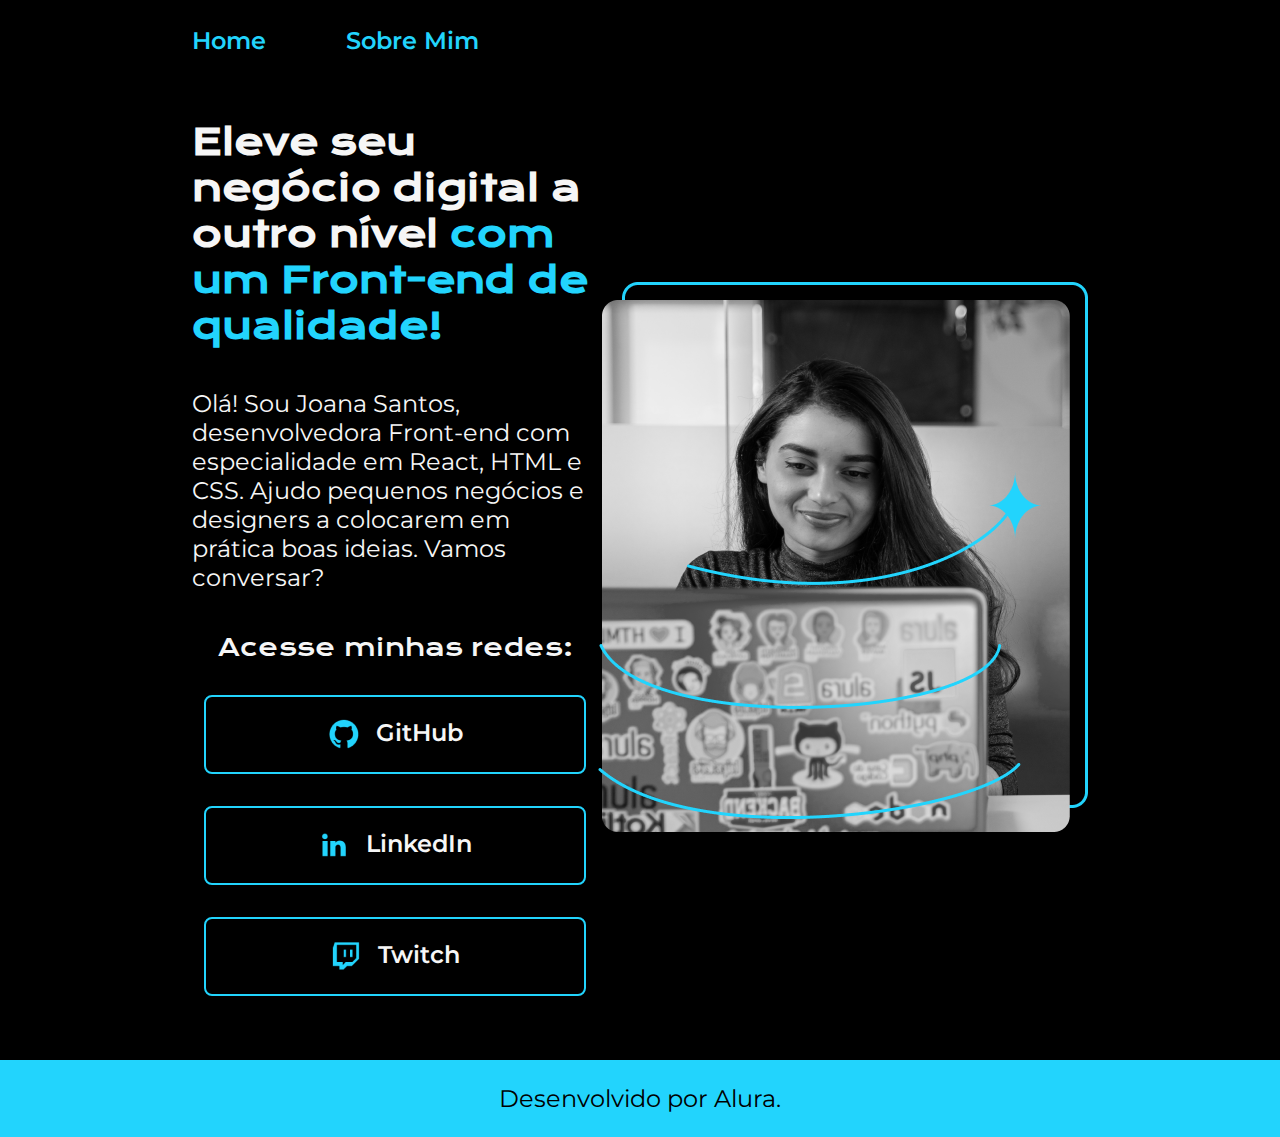
==== index.html @ fa3d55ea "página com html e css" ====
<!DOCTYPE html>
<html lang="pt-br">
  <head>
    <meta charset="UTF-8" />
    <meta http-equiv="X-UA-Compatible" content="IE=edge" />
    <meta name="viewport" content="width=device-width, initial-scale=1.0" />
    <title>Portfolio</title>
    <link rel="stylesheet" href="styles/style.css" />
  </head>
  <body>
    <header class="cabecalho">
      <nav class="cabecalho__menu">
        <a class="cabecalho__menu__link" href="index.html">Home</a>
        <a class="cabecalho__menu__link" href="about.html">Sobre Mim</a>
      </nav>
    </header>
    <main class="apresentacao">
      <section class="apresentacao__conteudo">
        <h1 class="apresentacao__conteudo__titulo">
          Eleve seu negócio digital a outro nível
          <strong class="titulo-destaque"
            >com um Front-end de qualidade!
          </strong>
        </h1>
        <p class="apresentacao__conteudo__paragrafo">
          Olá! Sou Joana Santos, desenvolvedora Front-end com especialidade em
          React, HTML e CSS. Ajudo pequenos negócios e designers a colocarem em
          prática boas ideias. Vamos conversar?
        </p>
        <div class="apresentacao__links">
          <h2 class="apresentacao__links__subtitulo">Acesse minhas redes:</h2>
          <a class="apresentacao__links__link" href="https://github.com/">
            <img src="./assets/Logo Github.png" alt="Logo do GitHub">
            GitHub
          </a>
          <a class="apresentacao__links__link" href="https://instagram.com/">
            <img src="./assets/Logo linkedin.png" alt="Logo do LinkedIn">
            LinkedIn
          </a>
        </a>
        <a class="apresentacao__links__link" href="https://instagram.com/">
          <img src="./assets/Logo Twitch.png" alt="Logo do Twitch">
          Twitch
        </a>
        </div>
      </section>
      <img src="./assets/Imagem.png" alt="Foto da Joana Santos programando" />
    </main>
    <footer class="rodape">
      <p>Desenvolvido por Alura.</p>
    </footer>
  </body>
</html>
---- styles/style.css ----
@import url("https://fonts.googleapis.com/css2?family=Krona+One&display=swap");
@import url("https://fonts.googleapis.com/css2?family=Montserrat:ital,wght@0,100..900;1,100..900&display=swap");

:root {
  --color-primary: #000000;
  --color-secondary: #f6f6f6;
  --color-tertiary: #22d4fd;
  --color-hover: #272727;

  --font-primary: "Krona One", sans-serif;
  --font-secondary: "Montserrat", sans-serif;
}

* {
  margin: 0;
  padding: 0;
}

body {
  box-sizing: border-box;
  background-color: var(--color-primary);
  color: var(--color-secondary);
}


.cabecalho {
  padding: 2% 0 0 15%;
}

.cabecalho__menu {
  display: flex;
  gap: 80px;
}

.cabecalho__menu__link {
  font-family: var(--font-secondary);
  font-size: 24px;
  font-weight: 600;
  color: #22d4fd;
  text-decoration: none;
}

.apresentacao {
  padding: 5% 15%;
  display: flex;
  align-items: center;
  justify-content: space-between;
}

.apresentacao__conteudo {
  width: 615px;
  display: flex;
  flex-direction: column;
  gap: 40px;
  font-family: var(--font-primary);
}


.apresentacao__conteudo__titulo {
  font-size: 36px;
}

.titulo-destaque {
  color: var(--color-tertiary);
}

.apresentacao__conteudo__paragrafo {
  font-size: 24px;
  font-family: var(--font-secondary);
}

.apresentacao__links {
  display: flex;
  flex-direction: column;
  justify-content: space-between;
  align-items: center;
  gap: 32px;
}

.apresentacao__links__subtitulo {
  font-family: var(--font-primary);
  font-weight: 400;
  font-size: 24px;
}

.apresentacao__links__link {
  display: flex;
  justify-content: center;
  gap: 16px;
  border: 2px solid var(--color-tertiary);
  width: 378px;
  text-align: center;
  border-radius: 8px;
  font-size: 24px;
  font-weight: 600;
  padding: 21.5px 0;
  text-decoration: none;
  color: var(--color-secondary);
  font-family: "Montserrat", sans-serif;
}

.apresentacao__links__link:hover {
  background-color: var(--color-hover);
}

.rodape {

  padding: 24px;
  color: var(--color-primary);
  background-color: var(--color-tertiary);
  text-align: center;
  font-family: var(--font-secondary);
  font-size: 24px;
  font-weight: 400;
}
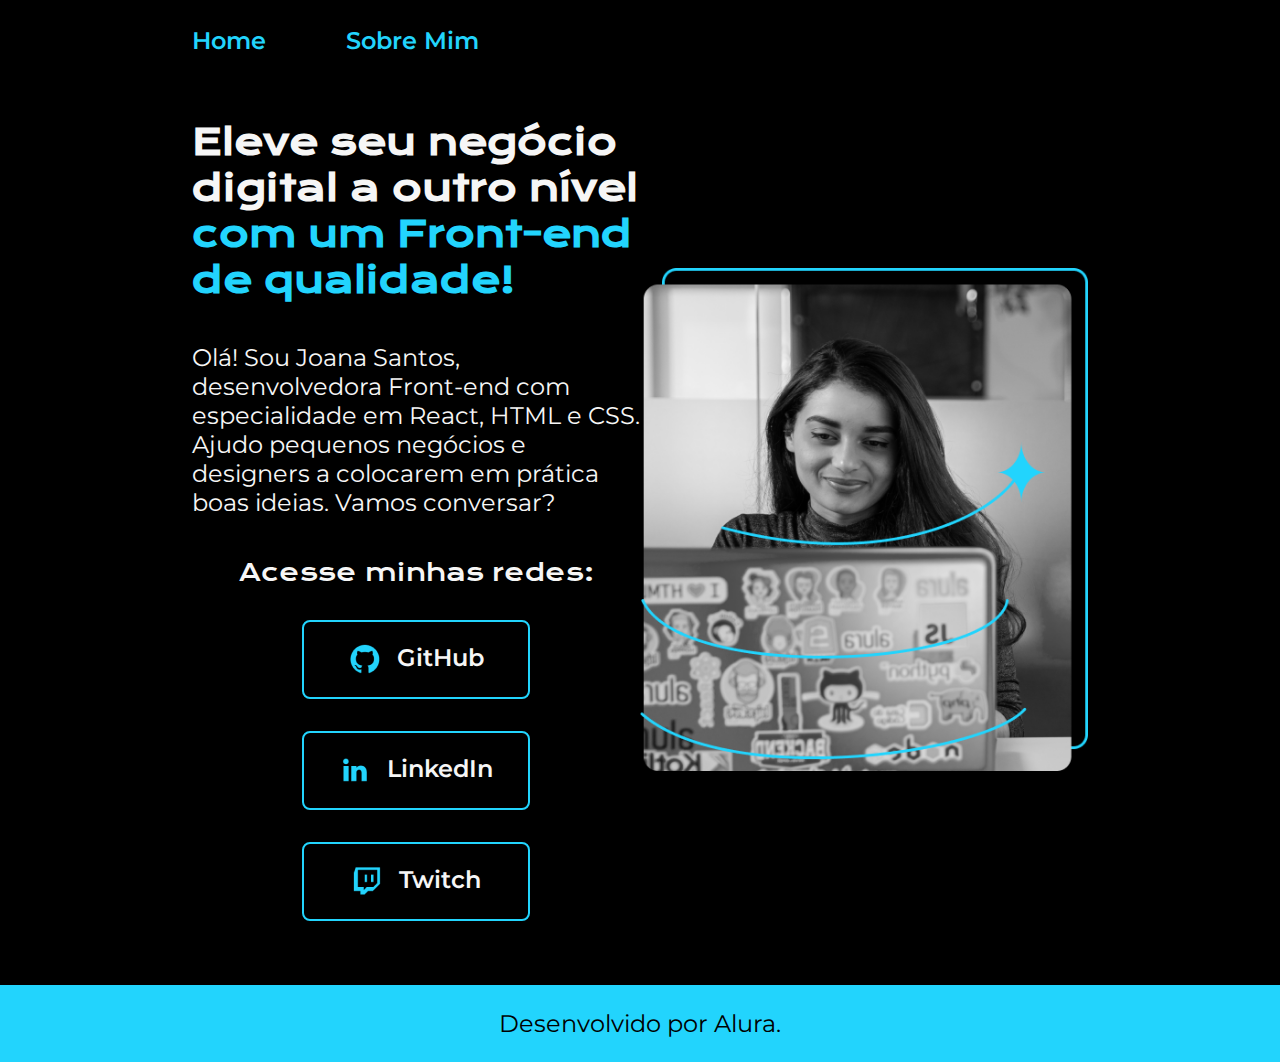
==== commit 5fe9530b: "Aplicando unidade relativa de porcentagem na aplicação" ====
--- a/index.html
+++ b/index.html
@@ -29,22 +29,22 @@
         </p>
         <div class="apresentacao__links">
           <h2 class="apresentacao__links__subtitulo">Acesse minhas redes:</h2>
-          <a class="apresentacao__links__link" href="https://github.com/">
+          <a class="apresentacao__links__navegacao" href="https://github.com/">
             <img src="./assets/Logo Github.png" alt="Logo do GitHub">
             GitHub
           </a>
-          <a class="apresentacao__links__link" href="https://instagram.com/">
+          <a class="apresentacao__links__navegacao" href="https://instagram.com/">
             <img src="./assets/Logo linkedin.png" alt="Logo do LinkedIn">
             LinkedIn
           </a>
         </a>
-        <a class="apresentacao__links__link" href="https://instagram.com/">
+        <a class="apresentacao__links__navegacao" href="https://instagram.com/">
           <img src="./assets/Logo Twitch.png" alt="Logo do Twitch">
           Twitch
         </a>
         </div>
       </section>
-      <img src="./assets/Imagem.png" alt="Foto da Joana Santos programando" />
+      <img class="apresentacao__imagem" src="./assets/Imagem.png" alt="Foto da Joana Santos programando" />
     </main>
     <footer class="rodape">
       <p>Desenvolvido por Alura.</p>
--- a/styles/style.css
+++ b/styles/style.css
@@ -34,9 +34,9 @@
 
 .cabecalho__menu__link {
   font-family: var(--font-secondary);
-  font-size: 24px;
+  font-size: 1.5rem;
   font-weight: 600;
-  color: #22d4fd;
+  color:var(--color-tertiary);
   text-decoration: none;
 }
 
@@ -48,7 +48,7 @@
 }
 
 .apresentacao__conteudo {
-  width: 615px;
+  width: 50%;
   display: flex;
   flex-direction: column;
   gap: 40px;
@@ -57,7 +57,7 @@
 
 
 .apresentacao__conteudo__titulo {
-  font-size: 36px;
+  font-size: 2.25rem;
 }
 
 .titulo-destaque {
@@ -65,7 +65,7 @@
 }
 
 .apresentacao__conteudo__paragrafo {
-  font-size: 24px;
+  font-size: 1.5rem;
   font-family: var(--font-secondary);
 }
 
@@ -80,27 +80,31 @@
 .apresentacao__links__subtitulo {
   font-family: var(--font-primary);
   font-weight: 400;
-  font-size: 24px;
+  font-size: 1.5rem;
 }
 
-.apresentacao__links__link {
+.apresentacao__links__navegacao {
   display: flex;
   justify-content: center;
   gap: 16px;
   border: 2px solid var(--color-tertiary);
-  width: 378px;
+  width: 50%;
   text-align: center;
   border-radius: 8px;
-  font-size: 24px;
+  font-size: 1.5rem;
   font-weight: 600;
   padding: 21.5px 0;
   text-decoration: none;
   color: var(--color-secondary);
-  font-family: "Montserrat", sans-serif;
+  font-family:  var(--font-secondary);
 }
 
 .apresentacao__links__link:hover {
   background-color: var(--color-hover);
+}
+
+.apresentacao__imagem {
+  width: 50%;
 }
 
 .rodape {
@@ -110,6 +114,6 @@
   background-color: var(--color-tertiary);
   text-align: center;
   font-family: var(--font-secondary);
-  font-size: 24px;
+  font-size: 1.5rem;
   font-weight: 400;
 }